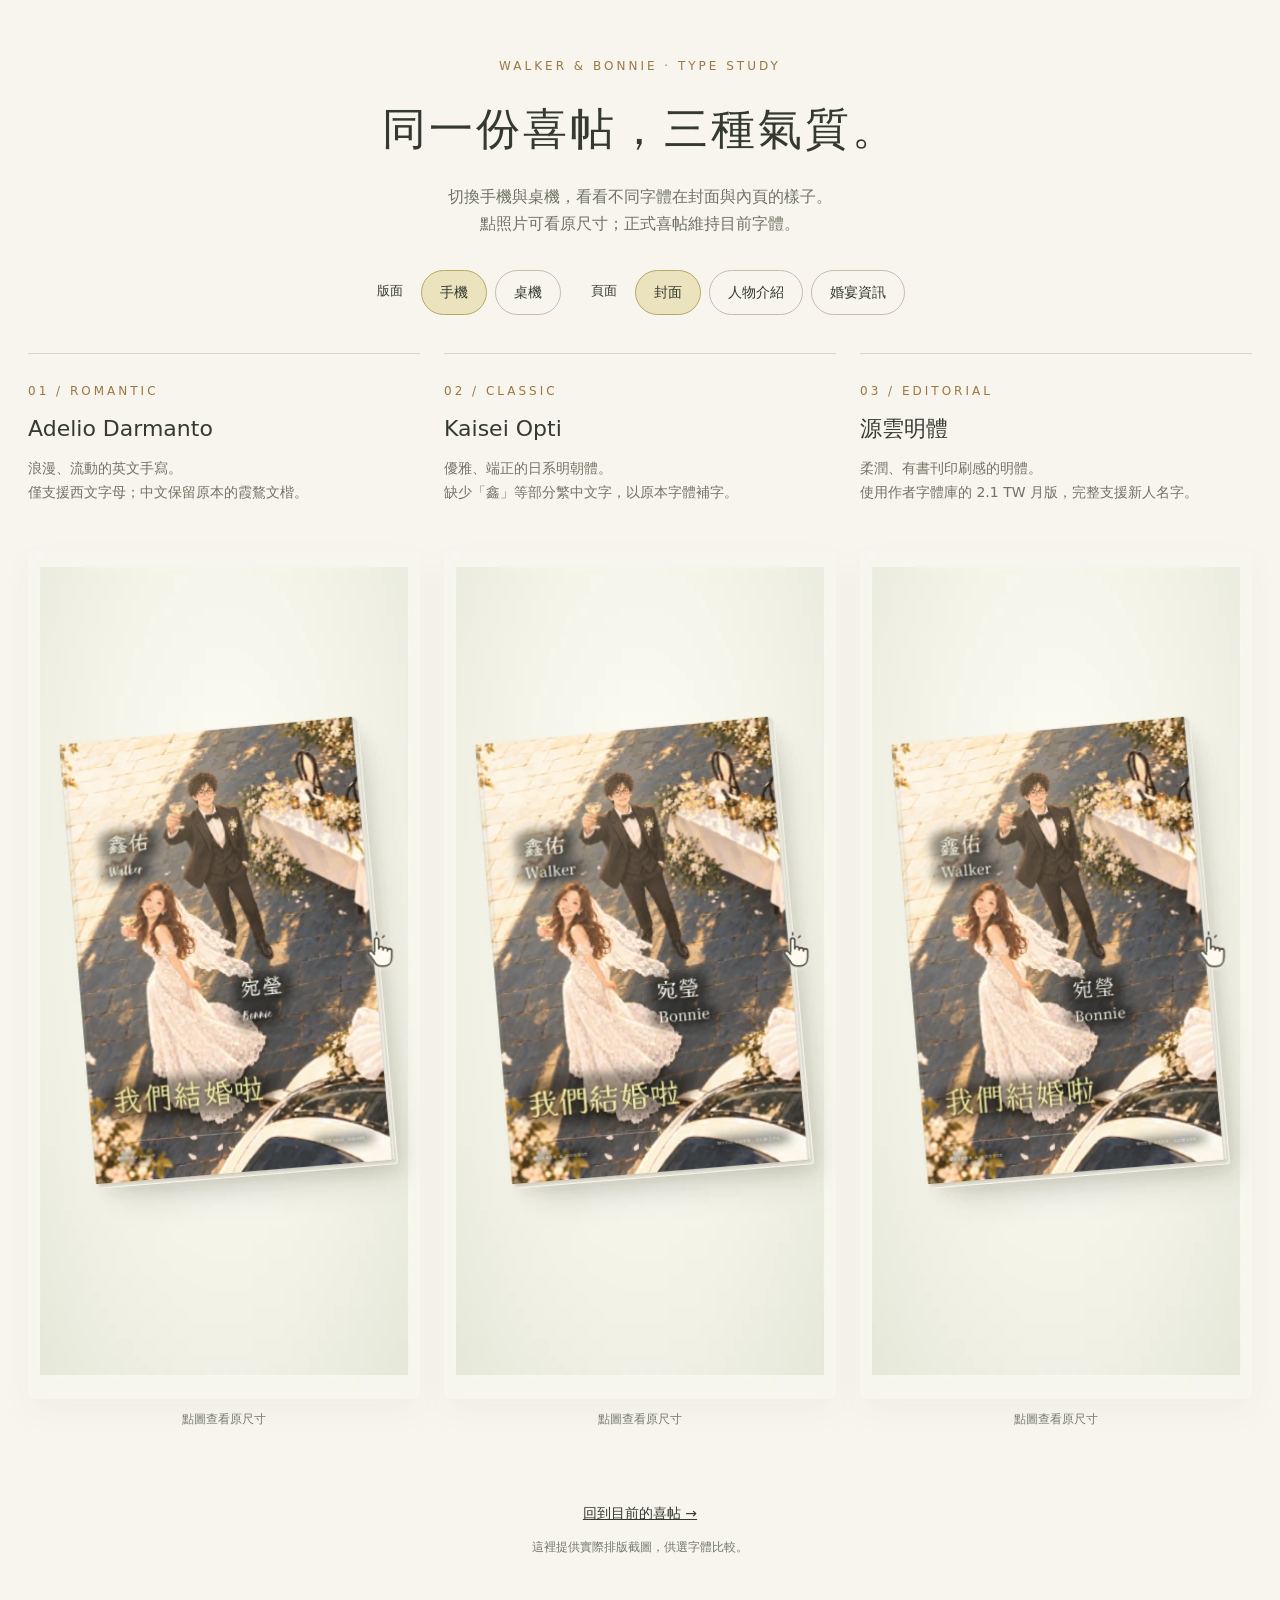
==== font-preview/index.html @ ef24f99d "Publish three typography comparison previews for mobile and desktop" ====
<!doctype html>
<html lang="zh-Hant"><head><meta charset="utf-8"><meta name="viewport" content="width=device-width,initial-scale=1"><meta name="robots" content="noindex"><title>三種字體提案｜鑫佑 & 宛瑩</title><style>
:root{color-scheme:light;--paper:#f7f5ed;--ink:#353a31;--line:#ddd8c9;--gold:#9c7744}*{box-sizing:border-box}body{margin:0;background:var(--paper);color:var(--ink);font-family:system-ui,'Microsoft JhengHei',sans-serif;line-height:1.7}main{max-width:1550px;margin:auto;padding:56px 28px}header{max-width:760px;margin:0 auto 32px;text-align:center}.eyebrow{font-size:12px;letter-spacing:3px;color:var(--gold)}h1{font-size:clamp(28px,4vw,44px);font-weight:500;letter-spacing:3px;margin:16px 0}header p{color:#707365}a{color:inherit}button,a:focus-visible{outline-offset:5px}fieldset{border:0;padding:0;margin:0;display:flex;gap:8px;justify-content:center;flex-wrap:wrap}legend{float:left;margin-right:8px;font-size:13px;line-height:42px}.controls{display:flex;flex-wrap:wrap;gap:12px 28px;justify-content:center;margin:30px 0 38px}button{border:1px solid #c8bdab;border-radius:24px;padding:10px 18px;background:transparent;color:var(--ink);font:inherit;font-size:14px;cursor:pointer}button[aria-pressed=true]{background:#eae3bd;border-color:#b7a965}button:hover{background:#ede9da}.grid{display:grid;grid-template-columns:repeat(3,minmax(0,1fr));gap:24px}article{min-width:0;border-top:1px solid var(--line);padding-top:22px}h2{font-size:22px;font-weight:500;margin:6px 0}article p{font-size:14px;min-height:74px;color:#727366;margin:10px 0 20px}.number{font-size:12px;letter-spacing:3px;color:var(--gold)}.preview{display:block;background:#eeece3;border-radius:4px;overflow:hidden;box-shadow:0 12px 32px #4b42230b}.preview img{width:100%;display:block;height:auto}.caption{font-size:12px;color:#777b70;text-align:center;margin:10px}footer{text-align:center;margin-top:46px;font-size:14px}footer p{color:#73776b;font-size:12px}.status{height:0;overflow:hidden}@media(max-width:800px){main{padding:32px 20px}.grid{grid-template-columns:1fr;gap:38px}article{max-width:480px;width:100%;margin:auto}article p{min-height:0}.controls{gap:18px}h1{letter-spacing:1px}}
</style></head><body><main><header><div class="eyebrow">WALKER & BONNIE · TYPE STUDY</div><h1>同一份喜帖，三種氣質。</h1><p>切換手機與桌機，看看不同字體在封面與內頁的樣子。<br>點照片可看原尺寸；正式喜帖維持目前字體。</p></header>
<div class="controls"><fieldset id="devices"><legend>版面</legend><button data-device="mobile" aria-pressed="true">手機</button><button data-device="desktop" aria-pressed="false">桌機</button></fieldset><fieldset id="sections"><legend>頁面</legend><button data-section="invitation" aria-pressed="true">封面</button><button data-section="story" aria-pressed="false">人物介紹</button><button data-section="details" aria-pressed="false">婚宴資訊</button></fieldset></div>
<div class="grid">
<article data-font="adelio"><span class="number">01 / ROMANTIC</span><h2>Adelio Darmanto</h2><p>浪漫、流動的英文手寫。<br>僅支援西文字母；中文保留原本的霞鶩文楷。</p><a class="preview" href="images/adelio-mobile-invitation.webp" target="_blank" rel="noopener"><img src="images/adelio-mobile-invitation.webp" alt="Adelio Darmanto 手機封面字體預覽"></a><div class="caption">點圖查看原尺寸</div></article>
<article data-font="kaisei"><span class="number">02 / CLASSIC</span><h2>Kaisei Opti</h2><p>優雅、端正的日系明朝體。<br>缺少「鑫」等部分繁中文字，以原本字體補字。</p><a class="preview" href="images/kaisei-mobile-invitation.webp" target="_blank" rel="noopener"><img src="images/kaisei-mobile-invitation.webp" alt="Kaisei Opti 手機封面字體預覽"></a><div class="caption">點圖查看原尺寸</div></article>
<article data-font="genwan"><span class="number">03 / EDITORIAL</span><h2>源雲明體</h2><p>柔潤、有書刊印刷感的明體。<br>使用作者字體庫的 2.1 TW 月版，完整支援新人名字。</p><a class="preview" href="images/genwan-mobile-invitation.webp" target="_blank" rel="noopener"><img src="images/genwan-mobile-invitation.webp" alt="源雲明體 手機封面字體預覽"></a><div class="caption">點圖查看原尺寸</div></article>
</div><p class="status" role="status" id="status"></p><footer><a href="../">回到目前的喜帖 →</a><p>這裡提供實際排版截圖，供選字體比較。</p></footer></main><script>
let device='mobile',section='invitation';const names={mobile:'手機',desktop:'桌機',invitation:'封面',story:'人物介紹',details:'婚宴資訊'};
function update(){document.querySelectorAll('[data-device]').forEach(b=>b.setAttribute('aria-pressed',b.dataset.device===device));document.querySelectorAll('[data-section]').forEach(b=>b.setAttribute('aria-pressed',b.dataset.section===section));document.querySelectorAll('article').forEach(a=>{const url=`images/${a.dataset.font}-${device}-${section}.webp`;a.querySelector('a.preview').href=url;a.querySelector('img').src=url;a.querySelector('img').alt=`${a.querySelector('h2').textContent} ${names[device]}${names[section]}字體預覽`});document.getElementById('status').textContent=`目前顯示${names[device]}${names[section]}`}
document.querySelectorAll('[data-device]').forEach(b=>b.addEventListener('click',()=>{device=b.dataset.device;update()}));document.querySelectorAll('[data-section]').forEach(b=>b.addEventListener('click',()=>{section=b.dataset.section;update()}));
</script></body></html>
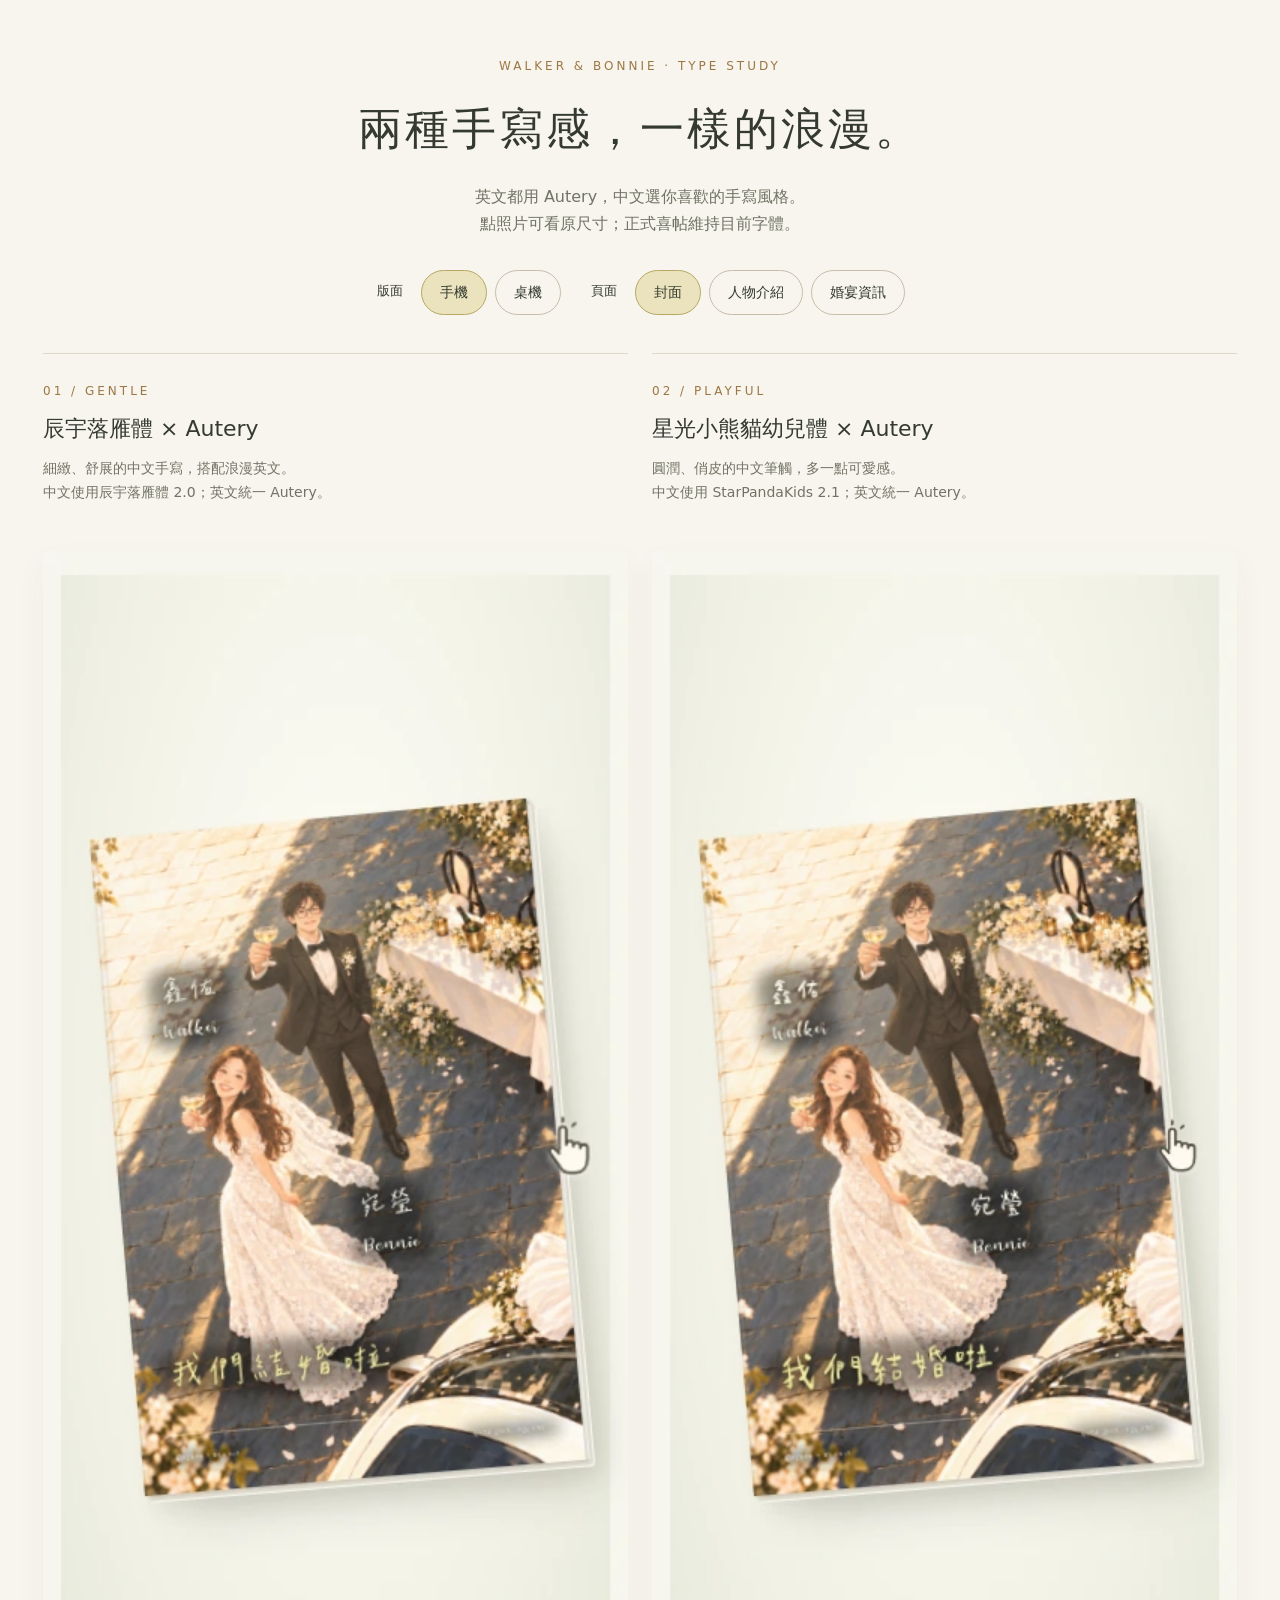
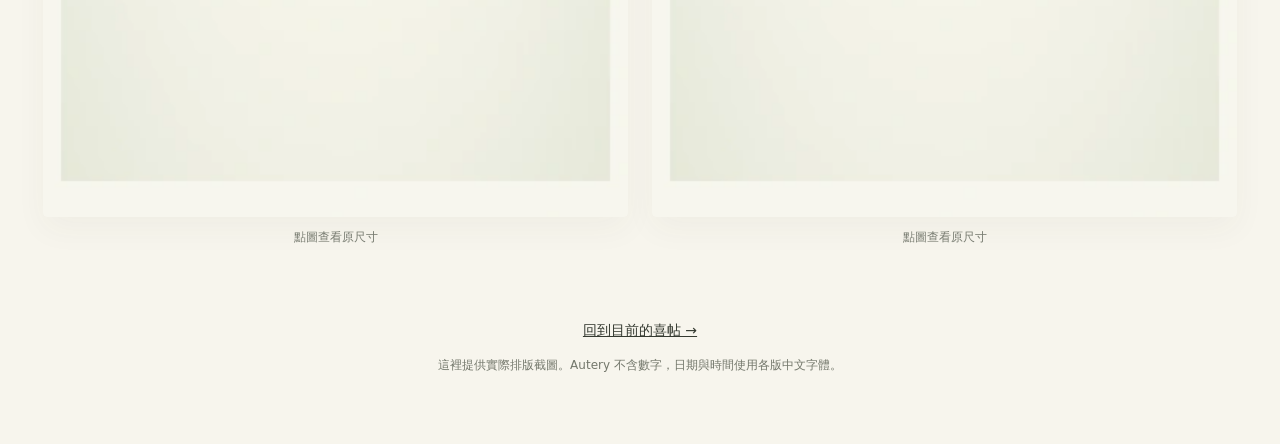
==== commit 5bcfc630: "Preview Chen Yuluoyan and Star Panda Kids paired with Autery English" ====
--- a/font-preview/index.html
+++ b/font-preview/index.html
@@ -1,13 +1,12 @@
 <!doctype html>
-<html lang="zh-Hant"><head><meta charset="utf-8"><meta name="viewport" content="width=device-width,initial-scale=1"><meta name="robots" content="noindex"><title>三種字體提案｜鑫佑 & 宛瑩</title><style>
-:root{color-scheme:light;--paper:#f7f5ed;--ink:#353a31;--line:#ddd8c9;--gold:#9c7744}*{box-sizing:border-box}body{margin:0;background:var(--paper);color:var(--ink);font-family:system-ui,'Microsoft JhengHei',sans-serif;line-height:1.7}main{max-width:1550px;margin:auto;padding:56px 28px}header{max-width:760px;margin:0 auto 32px;text-align:center}.eyebrow{font-size:12px;letter-spacing:3px;color:var(--gold)}h1{font-size:clamp(28px,4vw,44px);font-weight:500;letter-spacing:3px;margin:16px 0}header p{color:#707365}a{color:inherit}button,a:focus-visible{outline-offset:5px}fieldset{border:0;padding:0;margin:0;display:flex;gap:8px;justify-content:center;flex-wrap:wrap}legend{float:left;margin-right:8px;font-size:13px;line-height:42px}.controls{display:flex;flex-wrap:wrap;gap:12px 28px;justify-content:center;margin:30px 0 38px}button{border:1px solid #c8bdab;border-radius:24px;padding:10px 18px;background:transparent;color:var(--ink);font:inherit;font-size:14px;cursor:pointer}button[aria-pressed=true]{background:#eae3bd;border-color:#b7a965}button:hover{background:#ede9da}.grid{display:grid;grid-template-columns:repeat(3,minmax(0,1fr));gap:24px}article{min-width:0;border-top:1px solid var(--line);padding-top:22px}h2{font-size:22px;font-weight:500;margin:6px 0}article p{font-size:14px;min-height:74px;color:#727366;margin:10px 0 20px}.number{font-size:12px;letter-spacing:3px;color:var(--gold)}.preview{display:block;background:#eeece3;border-radius:4px;overflow:hidden;box-shadow:0 12px 32px #4b42230b}.preview img{width:100%;display:block;height:auto}.caption{font-size:12px;color:#777b70;text-align:center;margin:10px}footer{text-align:center;margin-top:46px;font-size:14px}footer p{color:#73776b;font-size:12px}.status{height:0;overflow:hidden}@media(max-width:800px){main{padding:32px 20px}.grid{grid-template-columns:1fr;gap:38px}article{max-width:480px;width:100%;margin:auto}article p{min-height:0}.controls{gap:18px}h1{letter-spacing:1px}}
-</style></head><body><main><header><div class="eyebrow">WALKER & BONNIE · TYPE STUDY</div><h1>同一份喜帖，三種氣質。</h1><p>切換手機與桌機，看看不同字體在封面與內頁的樣子。<br>點照片可看原尺寸；正式喜帖維持目前字體。</p></header>
+<html lang="zh-Hant"><head><meta charset="utf-8"><meta name="viewport" content="width=device-width,initial-scale=1"><meta name="robots" content="noindex"><title>手寫字體提案｜鑫佑 & 宛瑩</title><style>
+:root{color-scheme:light;--paper:#f7f5ed;--ink:#353a31;--line:#ddd8c9;--gold:#9c7744}*{box-sizing:border-box}body{margin:0;background:var(--paper);color:var(--ink);font-family:system-ui,'Microsoft JhengHei',sans-serif;line-height:1.7}main{max-width:1250px;margin:auto;padding:56px 28px}header{max-width:760px;margin:0 auto 32px;text-align:center}.eyebrow{font-size:12px;letter-spacing:3px;color:var(--gold)}h1{font-size:clamp(28px,4vw,44px);font-weight:500;letter-spacing:3px;margin:16px 0}header p{color:#707365}a{color:inherit}button,a:focus-visible{outline-offset:5px}fieldset{border:0;padding:0;margin:0;display:flex;gap:8px;justify-content:center;flex-wrap:wrap}legend{float:left;margin-right:8px;font-size:13px;line-height:42px}.controls{display:flex;flex-wrap:wrap;gap:12px 28px;justify-content:center;margin:30px 0 38px}button{border:1px solid #c8bdab;border-radius:24px;padding:10px 18px;background:transparent;color:var(--ink);font:inherit;font-size:14px;cursor:pointer}button[aria-pressed=true]{background:#eae3bd;border-color:#b7a965}button:hover{background:#ede9da}.grid{display:grid;grid-template-columns:repeat(2,minmax(0,1fr));gap:24px}article{min-width:0;border-top:1px solid var(--line);padding-top:22px}h2{font-size:22px;font-weight:500;margin:6px 0}article p{font-size:14px;min-height:74px;color:#727366;margin:10px 0 20px}.number{font-size:12px;letter-spacing:3px;color:var(--gold)}.preview{display:block;background:#eeece3;border-radius:4px;overflow:hidden;box-shadow:0 12px 32px #4b42230b}.preview img{width:100%;display:block;height:auto}.caption{font-size:12px;color:#777b70;text-align:center;margin:10px}footer{text-align:center;margin-top:46px;font-size:14px}footer p{color:#73776b;font-size:12px}.status{height:0;overflow:hidden}@media(max-width:800px){main{padding:32px 20px}.grid{grid-template-columns:1fr;gap:38px}article{max-width:480px;width:100%;margin:auto}article p{min-height:0}.controls{gap:18px}h1{letter-spacing:1px}}
+</style></head><body><main><header><div class="eyebrow">WALKER & BONNIE · TYPE STUDY</div><h1>兩種手寫感，一樣的浪漫。</h1><p>英文都用 Autery，中文選你喜歡的手寫風格。<br>點照片可看原尺寸；正式喜帖維持目前字體。</p></header>
 <div class="controls"><fieldset id="devices"><legend>版面</legend><button data-device="mobile" aria-pressed="true">手機</button><button data-device="desktop" aria-pressed="false">桌機</button></fieldset><fieldset id="sections"><legend>頁面</legend><button data-section="invitation" aria-pressed="true">封面</button><button data-section="story" aria-pressed="false">人物介紹</button><button data-section="details" aria-pressed="false">婚宴資訊</button></fieldset></div>
 <div class="grid">
-<article data-font="adelio"><span class="number">01 / ROMANTIC</span><h2>Adelio Darmanto</h2><p>浪漫、流動的英文手寫。<br>僅支援西文字母；中文保留原本的霞鶩文楷。</p><a class="preview" href="images/adelio-mobile-invitation.webp" target="_blank" rel="noopener"><img src="images/adelio-mobile-invitation.webp" alt="Adelio Darmanto 手機封面字體預覽"></a><div class="caption">點圖查看原尺寸</div></article>
-<article data-font="kaisei"><span class="number">02 / CLASSIC</span><h2>Kaisei Opti</h2><p>優雅、端正的日系明朝體。<br>缺少「鑫」等部分繁中文字，以原本字體補字。</p><a class="preview" href="images/kaisei-mobile-invitation.webp" target="_blank" rel="noopener"><img src="images/kaisei-mobile-invitation.webp" alt="Kaisei Opti 手機封面字體預覽"></a><div class="caption">點圖查看原尺寸</div></article>
-<article data-font="genwan"><span class="number">03 / EDITORIAL</span><h2>源雲明體</h2><p>柔潤、有書刊印刷感的明體。<br>使用作者字體庫的 2.1 TW 月版，完整支援新人名字。</p><a class="preview" href="images/genwan-mobile-invitation.webp" target="_blank" rel="noopener"><img src="images/genwan-mobile-invitation.webp" alt="源雲明體 手機封面字體預覽"></a><div class="caption">點圖查看原尺寸</div></article>
-</div><p class="status" role="status" id="status"></p><footer><a href="../">回到目前的喜帖 →</a><p>這裡提供實際排版截圖，供選字體比較。</p></footer></main><script>
+<article data-font="chen"><span class="number">01 / GENTLE</span><h2>辰宇落雁體 × Autery</h2><p>細緻、舒展的中文手寫，搭配浪漫英文。<br>中文使用辰宇落雁體 2.0；英文統一 Autery。</p><a class="preview" href="images/chen-mobile-invitation.webp" target="_blank" rel="noopener"><img src="images/chen-mobile-invitation.webp" alt="辰宇落雁體 × Autery 手機封面字體預覽"></a><div class="caption">點圖查看原尺寸</div></article>
+<article data-font="panda"><span class="number">02 / PLAYFUL</span><h2>星光小熊貓幼兒體 × Autery</h2><p>圓潤、俏皮的中文筆觸，多一點可愛感。<br>中文使用 StarPandaKids 2.1；英文統一 Autery。</p><a class="preview" href="images/panda-mobile-invitation.webp" target="_blank" rel="noopener"><img src="images/panda-mobile-invitation.webp" alt="星光小熊貓幼兒體 × Autery 手機封面字體預覽"></a><div class="caption">點圖查看原尺寸</div></article>
+</div><p class="status" role="status" id="status"></p><footer><a href="../">回到目前的喜帖 →</a><p>這裡提供實際排版截圖。Autery 不含數字，日期與時間使用各版中文字體。</p></footer></main><script>
 let device='mobile',section='invitation';const names={mobile:'手機',desktop:'桌機',invitation:'封面',story:'人物介紹',details:'婚宴資訊'};
 function update(){document.querySelectorAll('[data-device]').forEach(b=>b.setAttribute('aria-pressed',b.dataset.device===device));document.querySelectorAll('[data-section]').forEach(b=>b.setAttribute('aria-pressed',b.dataset.section===section));document.querySelectorAll('article').forEach(a=>{const url=`images/${a.dataset.font}-${device}-${section}.webp`;a.querySelector('a.preview').href=url;a.querySelector('img').src=url;a.querySelector('img').alt=`${a.querySelector('h2').textContent} ${names[device]}${names[section]}字體預覽`});document.getElementById('status').textContent=`目前顯示${names[device]}${names[section]}`}
 document.querySelectorAll('[data-device]').forEach(b=>b.addEventListener('click',()=>{device=b.dataset.device;update()}));document.querySelectorAll('[data-section]').forEach(b=>b.addEventListener('click',()=>{section=b.dataset.section;update()}));
